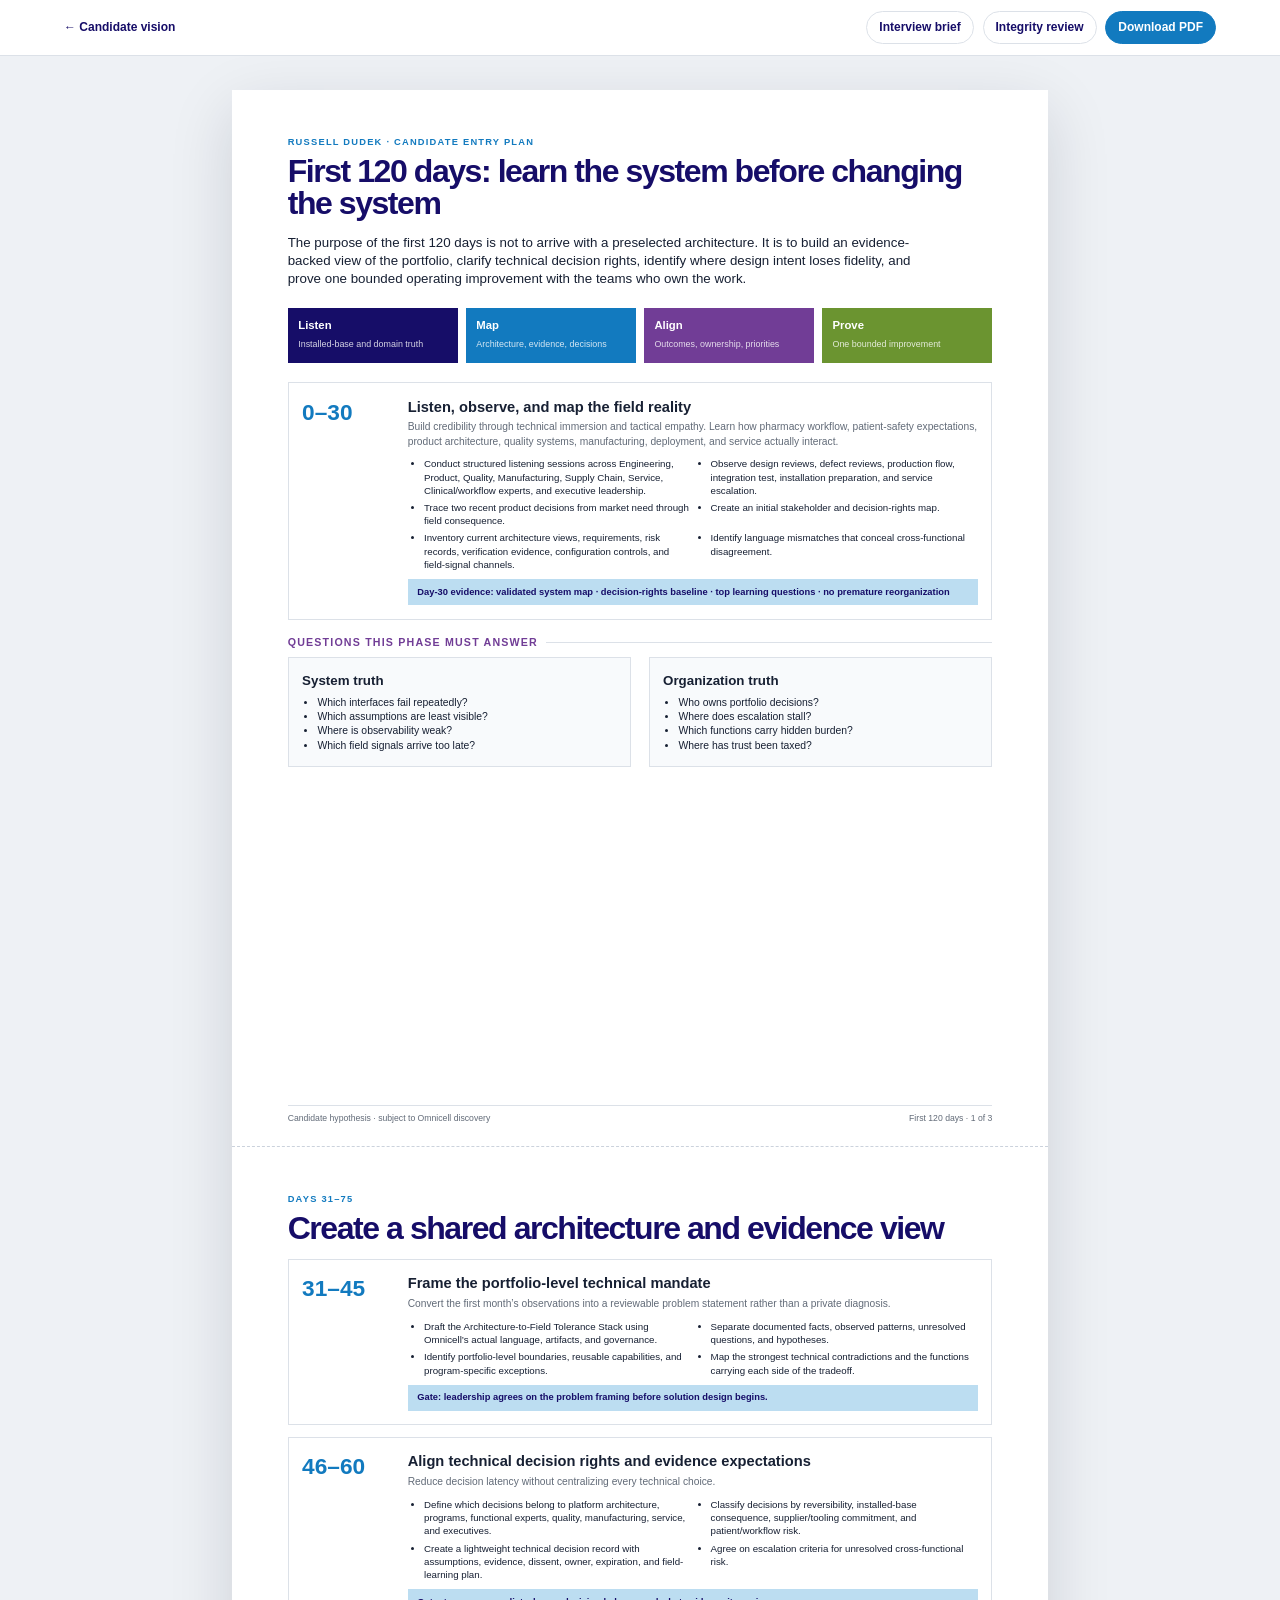
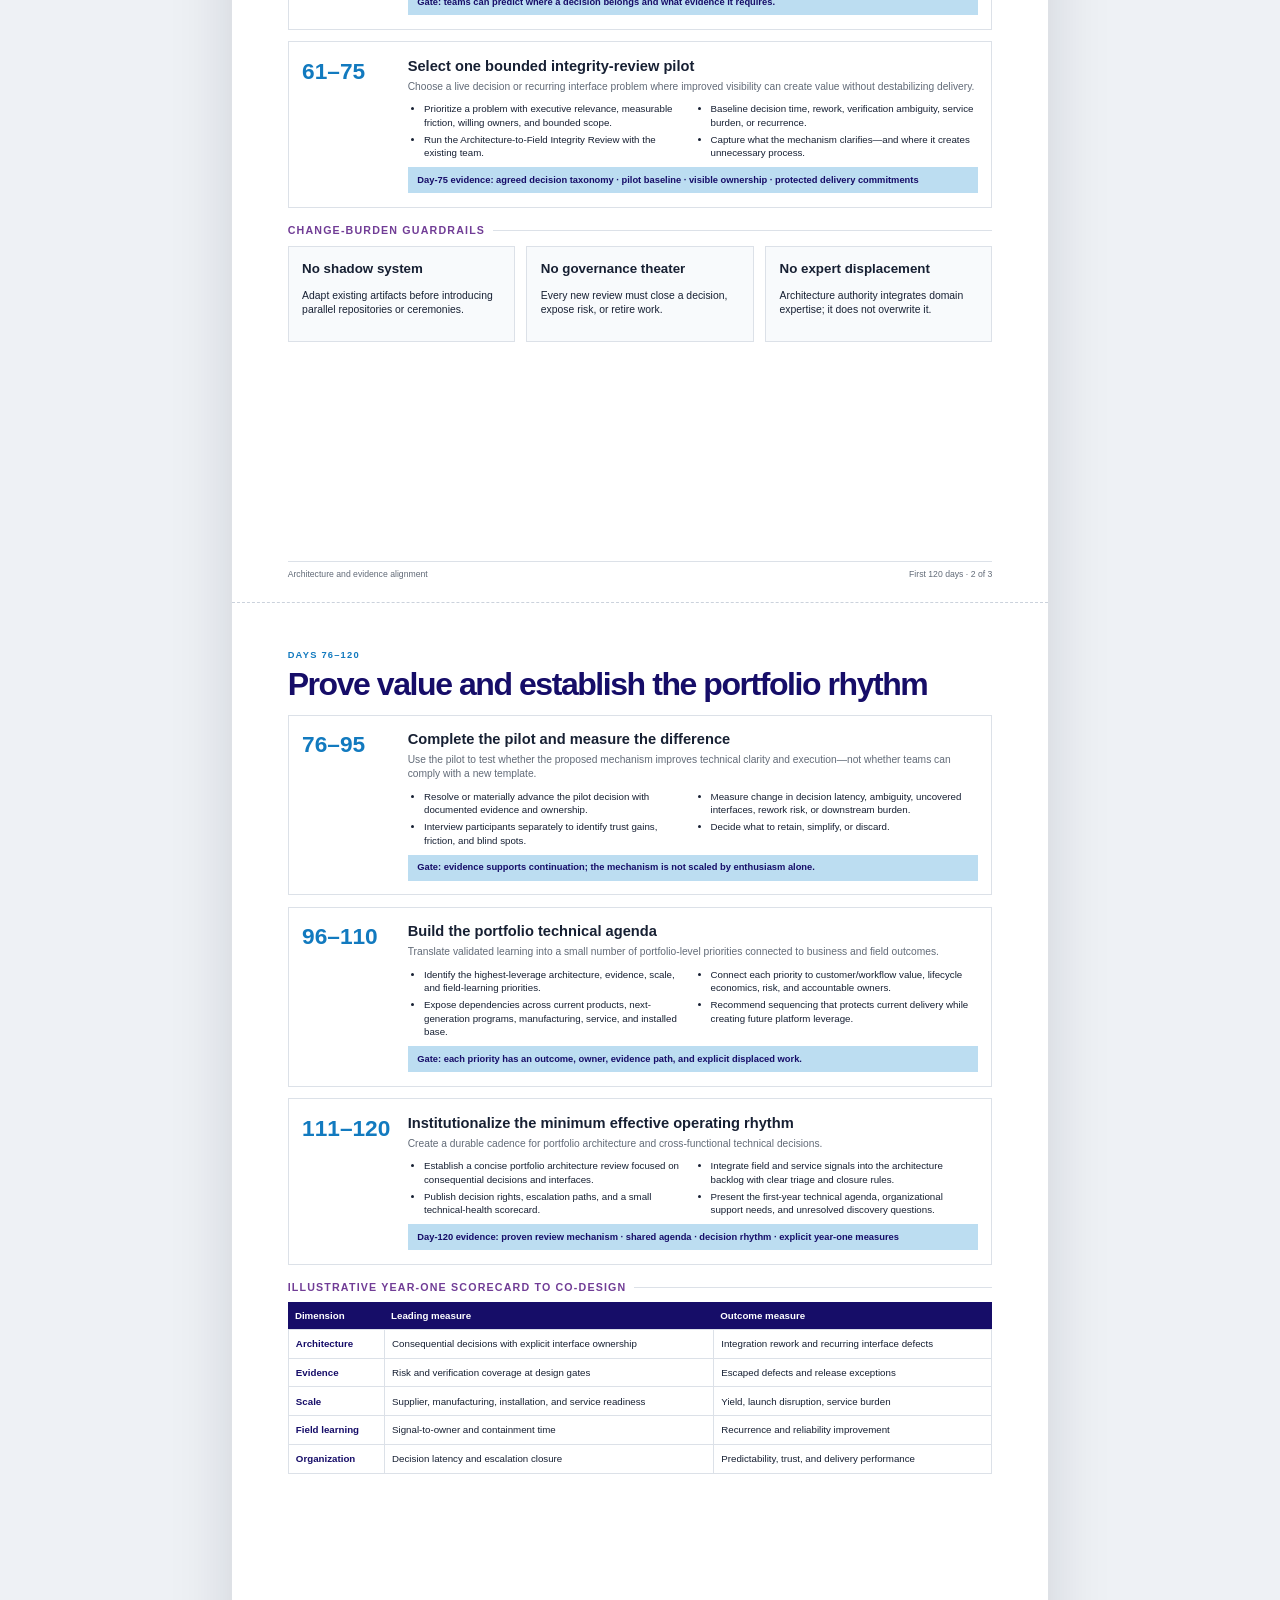
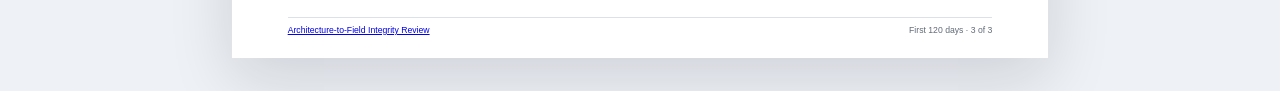
==== 120-day-plan.html @ bd56c003 "Add first 120-day plan route" ====
<!doctype html><html lang="en"><head><meta charset="utf-8"><meta name="viewport" content="width=device-width,initial-scale=1"><title>Russell Dudek | Omnicell First 120 Days</title><meta name="description" content="Candidate first 120-day entry plan for Omnicell's Robotics & Automation engineering leadership role."><link rel="stylesheet" href="brand-tokens.css"><link rel="stylesheet" href="document.css"></head><body><nav class="screen-nav"><a href="index.html">← Candidate vision</a><div><a href="interview-brief.html">Interview brief</a><a href="integrity-review.html">Integrity review</a><a class="primary" href="docs/Russell-Dudek-Omnicell-First-120-Days.pdf">Download PDF</a></div></nav><main class="document"><section class="page"><p class="brief-kicker">Russell Dudek · Candidate entry plan</p><h1 class="brief-title">First 120 days: learn the system before changing the system</h1><p style="font-size:10pt;max-width:6.8in">The purpose of the first 120 days is not to arrive with a preselected architecture. It is to build an evidence-backed view of the portfolio, clarify technical decision rights, identify where design intent loses fidelity, and prove one bounded operating improvement with the teams who own the work.</p><div class="risk-strip" style="margin:.2in 0"><div><strong>Listen</strong><span>Installed-base and domain truth</span></div><div><strong>Map</strong><span>Architecture, evidence, decisions</span></div><div><strong>Align</strong><span>Outcomes, ownership, priorities</span></div><div><strong>Prove</strong><span>One bounded improvement</span></div></div><div class="phase"><div class="phase-number">0–30</div><div><h3>Listen, observe, and map the field reality</h3><p>Build credibility through technical immersion and tactical empathy. Learn how pharmacy workflow, patient-safety expectations, product architecture, quality systems, manufacturing, deployment, and service actually interact.</p><ul><li>Conduct structured listening sessions across Engineering, Product, Quality, Manufacturing, Supply Chain, Service, Clinical/workflow experts, and executive leadership.</li><li>Observe design reviews, defect reviews, production flow, integration test, installation preparation, and service escalation.</li><li>Trace two recent product decisions from market need through field consequence.</li><li>Create an initial stakeholder and decision-rights map.</li><li>Inventory current architecture views, requirements, risk records, verification evidence, configuration controls, and field-signal channels.</li><li>Identify language mismatches that conceal cross-functional disagreement.</li></ul><div class="gate">Day-30 evidence: validated system map · decision-rights baseline · top learning questions · no premature reorganization</div></div></div><h2 class="section-title">Questions this phase must answer</h2><div class="two-col"><div class="brief-card"><h3>System truth</h3><ul><li>Which interfaces fail repeatedly?</li><li>Which assumptions are least visible?</li><li>Where is observability weak?</li><li>Which field signals arrive too late?</li></ul></div><div class="brief-card"><h3>Organization truth</h3><ul><li>Who owns portfolio decisions?</li><li>Where does escalation stall?</li><li>Which functions carry hidden burden?</li><li>Where has trust been taxed?</li></ul></div></div><footer class="doc-footer"><span>Candidate hypothesis · subject to Omnicell discovery</span><span>First 120 days · 1 of 3</span></footer></section><section class="page"><p class="brief-kicker">Days 31–75</p><h1 class="brief-title">Create a shared architecture and evidence view</h1><div class="phase"><div class="phase-number">31–45</div><div><h3>Frame the portfolio-level technical mandate</h3><p>Convert the first month’s observations into a reviewable problem statement rather than a private diagnosis.</p><ul><li>Draft the Architecture-to-Field Tolerance Stack using Omnicell’s actual language, artifacts, and governance.</li><li>Separate documented facts, observed patterns, unresolved questions, and hypotheses.</li><li>Identify portfolio-level boundaries, reusable capabilities, and program-specific exceptions.</li><li>Map the strongest technical contradictions and the functions carrying each side of the tradeoff.</li></ul><div class="gate">Gate: leadership agrees on the problem framing before solution design begins.</div></div></div><div class="phase"><div class="phase-number">46–60</div><div><h3>Align technical decision rights and evidence expectations</h3><p>Reduce decision latency without centralizing every technical choice.</p><ul><li>Define which decisions belong to platform architecture, programs, functional experts, quality, manufacturing, service, and executives.</li><li>Classify decisions by reversibility, installed-base consequence, supplier/tooling commitment, and patient/workflow risk.</li><li>Create a lightweight technical decision record with assumptions, evidence, dissent, owner, expiration, and field-learning plan.</li><li>Agree on escalation criteria for unresolved cross-functional risk.</li></ul><div class="gate">Gate: teams can predict where a decision belongs and what evidence it requires.</div></div></div><div class="phase"><div class="phase-number">61–75</div><div><h3>Select one bounded integrity-review pilot</h3><p>Choose a live decision or recurring interface problem where improved visibility can create value without destabilizing delivery.</p><ul><li>Prioritize a problem with executive relevance, measurable friction, willing owners, and bounded scope.</li><li>Baseline decision time, rework, verification ambiguity, service burden, or recurrence.</li><li>Run the Architecture-to-Field Integrity Review with the existing team.</li><li>Capture what the mechanism clarifies—and where it creates unnecessary process.</li></ul><div class="gate">Day-75 evidence: agreed decision taxonomy · pilot baseline · visible ownership · protected delivery commitments</div></div></div><h2 class="section-title">Change-burden guardrails</h2><div class="three-col"><div class="brief-card"><h3>No shadow system</h3><p>Adapt existing artifacts before introducing parallel repositories or ceremonies.</p></div><div class="brief-card"><h3>No governance theater</h3><p>Every new review must close a decision, expose risk, or retire work.</p></div><div class="brief-card"><h3>No expert displacement</h3><p>Architecture authority integrates domain expertise; it does not overwrite it.</p></div></div><footer class="doc-footer"><span>Architecture and evidence alignment</span><span>First 120 days · 2 of 3</span></footer></section><section class="page"><p class="brief-kicker">Days 76–120</p><h1 class="brief-title">Prove value and establish the portfolio rhythm</h1><div class="phase"><div class="phase-number">76–95</div><div><h3>Complete the pilot and measure the difference</h3><p>Use the pilot to test whether the proposed mechanism improves technical clarity and execution—not whether teams can comply with a new template.</p><ul><li>Resolve or materially advance the pilot decision with documented evidence and ownership.</li><li>Measure change in decision latency, ambiguity, uncovered interfaces, rework risk, or downstream burden.</li><li>Interview participants separately to identify trust gains, friction, and blind spots.</li><li>Decide what to retain, simplify, or discard.</li></ul><div class="gate">Gate: evidence supports continuation; the mechanism is not scaled by enthusiasm alone.</div></div></div><div class="phase"><div class="phase-number">96–110</div><div><h3>Build the portfolio technical agenda</h3><p>Translate validated learning into a small number of portfolio-level priorities connected to business and field outcomes.</p><ul><li>Identify the highest-leverage architecture, evidence, scale, and field-learning priorities.</li><li>Connect each priority to customer/workflow value, lifecycle economics, risk, and accountable owners.</li><li>Expose dependencies across current products, next-generation programs, manufacturing, service, and installed base.</li><li>Recommend sequencing that protects current delivery while creating future platform leverage.</li></ul><div class="gate">Gate: each priority has an outcome, owner, evidence path, and explicit displaced work.</div></div></div><div class="phase"><div class="phase-number">111–120</div><div><h3>Institutionalize the minimum effective operating rhythm</h3><p>Create a durable cadence for portfolio architecture and cross-functional technical decisions.</p><ul><li>Establish a concise portfolio architecture review focused on consequential decisions and interfaces.</li><li>Integrate field and service signals into the architecture backlog with clear triage and closure rules.</li><li>Publish decision rights, escalation paths, and a small technical-health scorecard.</li><li>Present the first-year technical agenda, organizational support needs, and unresolved discovery questions.</li></ul><div class="gate">Day-120 evidence: proven review mechanism · shared agenda · decision rhythm · explicit year-one measures</div></div></div><h2 class="section-title">Illustrative year-one scorecard to co-design</h2><table class="integrity-table"><thead><tr><th>Dimension</th><th>Leading measure</th><th>Outcome measure</th></tr></thead><tbody><tr><td>Architecture</td><td>Consequential decisions with explicit interface ownership</td><td>Integration rework and recurring interface defects</td></tr><tr><td>Evidence</td><td>Risk and verification coverage at design gates</td><td>Escaped defects and release exceptions</td></tr><tr><td>Scale</td><td>Supplier, manufacturing, installation, and service readiness</td><td>Yield, launch disruption, service burden</td></tr><tr><td>Field learning</td><td>Signal-to-owner and containment time</td><td>Recurrence and reliability improvement</td></tr><tr><td>Organization</td><td>Decision latency and escalation closure</td><td>Predictability, trust, and delivery performance</td></tr></tbody></table><footer class="doc-footer"><span><a href="integrity-review.html">Architecture-to-Field Integrity Review</a></span><span>First 120 days · 3 of 3</span></footer></section></main></body></html>
---- brand-tokens.css ----
:root{--brand-deep:#160d68;--brand-blue:#127abf;--brand-light-blue:#bcddf1;--brand-purple:#713d96;--brand-lavender:#b99ac8;--brand-green:#6b9430;--brand-light-green:#8eaf41;--brand-magenta:#a32386;--brand-yellow:#fcd800;--paper:#f7f8fa;--ink:#172033;--muted:#626b78;--line:#dce1e8;--font-sans:"Myriad Pro","Myriad Roman","Segoe UI",Arial,sans-serif}
---- document.css ----
*{box-sizing:border-box}html{background:#eef1f5}body{margin:0;color:var(--ink);font-family:var(--font-sans);font-size:10.2pt;line-height:1.37;background:#eef1f5}.screen-nav{position:sticky;top:0;z-index:20;display:flex;align-items:center;justify-content:space-between;gap:1rem;padding:.7rem clamp(1rem,5vw,4rem);background:rgba(255,255,255,.97);border-bottom:1px solid var(--line);font-size:.75rem}.screen-nav a{color:var(--brand-deep);font-weight:800;text-decoration:none}.screen-nav div{display:flex;gap:.55rem;flex-wrap:wrap;justify-content:flex-end}.screen-nav div a{padding:.45rem .75rem;border:1px solid var(--line);border-radius:999px}.screen-nav div a.primary{background:var(--brand-blue);color:#fff;border-color:var(--brand-blue)}.document{width:8.5in;margin:.35in auto;background:#fff;box-shadow:0 20px 60px rgba(14,22,42,.14)}.page{position:relative;width:8.5in;min-height:11in;padding:.48in .58in .45in;background:#fff;overflow:hidden}.page+.page{border-top:1px dashed #cbd2dc}.doc-header{display:grid;grid-template-columns:1fr auto;gap:.25in;align-items:start;padding-bottom:.15in;border-bottom:2px solid var(--brand-blue)}.doc-header h1{margin:0;color:var(--brand-deep);font-size:25pt;line-height:.95;letter-spacing:-.045em}.doc-header h1 span{display:block;margin-top:.06in;color:var(--brand-blue);font-size:10pt;letter-spacing:.1em;text-transform:uppercase}.contact{text-align:right;color:var(--muted);font-size:7.5pt;line-height:1.55}.contact a{color:var(--brand-deep);text-decoration:none}.positioning{display:grid;grid-template-columns:1fr 2.1in;gap:.2in;margin:.18in 0}.positioning p{margin:0;font-size:9.3pt}.signal-box{padding:.12in .15in;background:var(--brand-deep);color:#fff}.signal-box strong{display:block;font-size:8.2pt}.signal-box span{display:block;margin-top:.04in;color:var(--brand-light-blue);font-size:6.8pt}.section-title{display:flex;align-items:center;gap:.08in;margin:.16in 0 .08in;color:var(--brand-purple);font-size:8pt;font-weight:850;letter-spacing:.11em;text-transform:uppercase}.section-title:after{content:"";height:1px;flex:1;background:var(--line)}.competencies{display:grid;grid-template-columns:repeat(4,1fr);gap:.06in}.competencies span{padding:.055in .07in;border:1px solid var(--line);background:#f7f9fc;color:var(--brand-deep);font-size:6.7pt;font-weight:750;text-align:center}.role{margin-bottom:.13in}.role-head{display:grid;grid-template-columns:1fr auto;gap:.12in;align-items:baseline}.role h2{margin:0;font-size:10.2pt;letter-spacing:-.01em}.role h2 span{color:var(--brand-blue)}.role time{font-size:7.2pt;font-weight:800;color:var(--muted)}.role .scope{margin:.025in 0 .05in;color:var(--muted);font-size:7.2pt;font-style:italic}.role ul{margin:.035in 0 0;padding-left:.16in}.role li{margin:.025in 0;font-size:7.65pt}.proof-grid{display:grid;grid-template-columns:repeat(3,1fr);gap:.08in}.proof-grid div{padding:.1in;border:1px solid var(--line);background:#f7f9fc}.proof-grid strong{display:block;color:var(--brand-deep);font-size:13pt}.proof-grid span{display:block;margin-top:.025in;color:var(--muted);font-size:6.5pt}.education-grid{display:grid;grid-template-columns:1fr 1fr;gap:.08in}.education-grid div{padding:.085in .1in;border-left:3px solid var(--brand-green);background:#f8fafc}.education-grid strong{display:block;font-size:7.5pt}.education-grid span{display:block;color:var(--muted);font-size:6.7pt}.doc-footer{position:absolute;left:.58in;right:.58in;bottom:.22in;display:flex;justify-content:space-between;padding-top:.07in;border-top:1px solid var(--line);color:var(--muted);font-size:6.5pt}.letter-header{display:grid;grid-template-columns:1fr auto;align-items:start;padding-bottom:.16in;border-bottom:2px solid var(--brand-blue)}.letter-header h1{margin:0;color:var(--brand-deep);font-size:22pt;letter-spacing:-.04em}.letter-header p{margin:.04in 0 0;color:var(--brand-blue);font-size:8pt;font-weight:800;letter-spacing:.1em;text-transform:uppercase}.letter-body{font-size:9.4pt;line-height:1.52}.letter-body p{margin:.14in 0}.letter-meta{margin:.18in 0;font-size:8.4pt}.letter-meta strong{display:block}.letter-callout{margin:.16in 0;padding:.13in .16in;border-left:5px solid var(--brand-yellow);background:#f7f8fb;color:var(--brand-deep);font-size:10pt;font-weight:800}.signature{margin-top:.2in}.signature strong{display:block;color:var(--brand-deep);font-size:11pt}.signature span{color:var(--muted);font-size:8pt}.brief-cover{display:grid;grid-template-columns:1fr 2.4in;gap:.35in;align-items:center;min-height:9.8in}.brief-cover h1{margin:0;color:var(--brand-deep);font-size:34pt;line-height:.98;letter-spacing:-.055em}.brief-cover h1 em{display:block;color:var(--brand-purple);font-style:normal}.brief-cover .deck{margin-top:.22in;font-size:12pt;line-height:1.5}.cover-stack{display:grid;gap:.08in}.cover-stack div{padding:.15in .17in;border-radius:.08in;color:#fff}.cover-stack strong{display:block;font-size:10pt}.cover-stack small{font-size:7pt;opacity:.82}.cover-stack div:nth-child(1){background:var(--brand-deep)}.cover-stack div:nth-child(2){background:var(--brand-blue)}.cover-stack div:nth-child(3){background:var(--brand-purple)}.cover-stack div:nth-child(4){background:var(--brand-green)}.cover-stack div:nth-child(5){background:#53616f}.brief-title{margin:0 0 .15in;color:var(--brand-deep);font-size:24pt;line-height:1;letter-spacing:-.045em}.brief-kicker{margin:0 0 .07in;color:var(--brand-blue);font-size:7pt;font-weight:850;letter-spacing:.13em;text-transform:uppercase}.two-col{display:grid;grid-template-columns:1fr 1fr;gap:.18in}.three-col{display:grid;grid-template-columns:repeat(3,1fr);gap:.12in}.brief-card{padding:.14in;border:1px solid var(--line);background:#f8fafc}.brief-card h3{margin:0 0 .06in;font-size:10pt}.brief-card p,.brief-card li{font-size:7.8pt}.brief-card ul{margin:.06in 0 0;padding-left:.16in}.tension-card{padding:.13in;background:var(--brand-deep);color:#fff}.tension-card strong{display:block;font-size:9pt}.tension-card span{display:block;margin:.03in 0;color:var(--brand-yellow);font-size:6.5pt;font-weight:850;text-transform:uppercase}.tension-card p{margin:.08in 0 0;color:rgba(255,255,255,.75);font-size:7.4pt}.question-list{counter-reset:q;margin:0;padding:0;list-style:none}.question-list li{counter-increment:q;position:relative;margin:.08in 0;padding:.1in .12in .1in .42in;border:1px solid var(--line);background:#fff;font-size:8pt}.question-list li:before{content:counter(q,decimal-leading-zero);position:absolute;left:.12in;color:var(--brand-blue);font-weight:850}.phase{display:grid;grid-template-columns:.95in 1fr;gap:.15in;margin:.12in 0;padding:.14in;border:1px solid var(--line)}.phase-number{color:var(--brand-blue);font-size:17pt;font-weight:850}.phase h3{margin:0 0 .04in;font-size:11pt}.phase p{margin:0;color:var(--muted);font-size:7.7pt}.phase ul{display:grid;grid-template-columns:repeat(2,1fr);gap:.04in .2in;margin:.09in 0 0;padding-left:.17in}.phase li{font-size:7.3pt}.gate{margin-top:.08in;padding:.07in .1in;background:var(--brand-light-blue);color:var(--brand-deep);font-size:7pt;font-weight:800}.integrity-table{width:100%;border-collapse:collapse;font-size:7.3pt}.integrity-table th{padding:.07in;text-align:left;background:var(--brand-deep);color:#fff}.integrity-table td{padding:.075in;vertical-align:top;border:1px solid var(--line)}.integrity-table td:first-child{font-weight:800;color:var(--brand-deep)}.decision-record{display:grid;grid-template-columns:1.1in 1fr;gap:.08in .14in;padding:.14in;border:1px solid var(--line);background:#f8fafc}.decision-record dt{font-size:6.7pt;font-weight:850;color:var(--brand-purple);text-transform:uppercase}.decision-record dd{margin:0;font-size:7.6pt}.risk-strip{display:grid;grid-template-columns:repeat(4,1fr);gap:.08in}.risk-strip div{padding:.11in;color:#fff}.risk-strip div:nth-child(1){background:var(--brand-deep)}.risk-strip div:nth-child(2){background:var(--brand-blue)}.risk-strip div:nth-child(3){background:var(--brand-purple)}.risk-strip div:nth-child(4){background:var(--brand-green)}.risk-strip strong{display:block;font-size:8.5pt}.risk-strip span{font-size:6.7pt;opacity:.82}.note{padding:.1in .12in;border-left:4px solid var(--brand-yellow);background:#f8fafc;font-size:7.5pt}.no-break{break-inside:avoid}
@media screen and (max-width:900px){body{font-size:16px}.document{width:auto;margin:0;background:#fff;box-shadow:none}.page{width:auto;min-height:auto;padding:2rem 1.25rem;overflow:visible}.page+.page{border-top:8px solid #eef1f5}.doc-header,.letter-header,.brief-cover{grid-template-columns:1fr}.contact{text-align:left}.positioning,.two-col,.three-col,.proof-grid,.education-grid,.risk-strip{grid-template-columns:1fr}.competencies{grid-template-columns:repeat(2,1fr)}.phase{grid-template-columns:1fr}.phase ul{grid-template-columns:1fr}.doc-footer{position:static;margin-top:2rem}.brief-cover{min-height:auto}.integrity-table{display:block;overflow-x:auto}.screen-nav{align-items:flex-start;flex-direction:column}.screen-nav div{justify-content:flex-start}}
@page{size:Letter;margin:0}@media print{html,body{background:#fff}.screen-nav{display:none}.document{width:auto;margin:0;box-shadow:none}.page{break-after:page}.page:last-child{break-after:auto}.page+.page{border-top:none}a{color:inherit;text-decoration:none}}
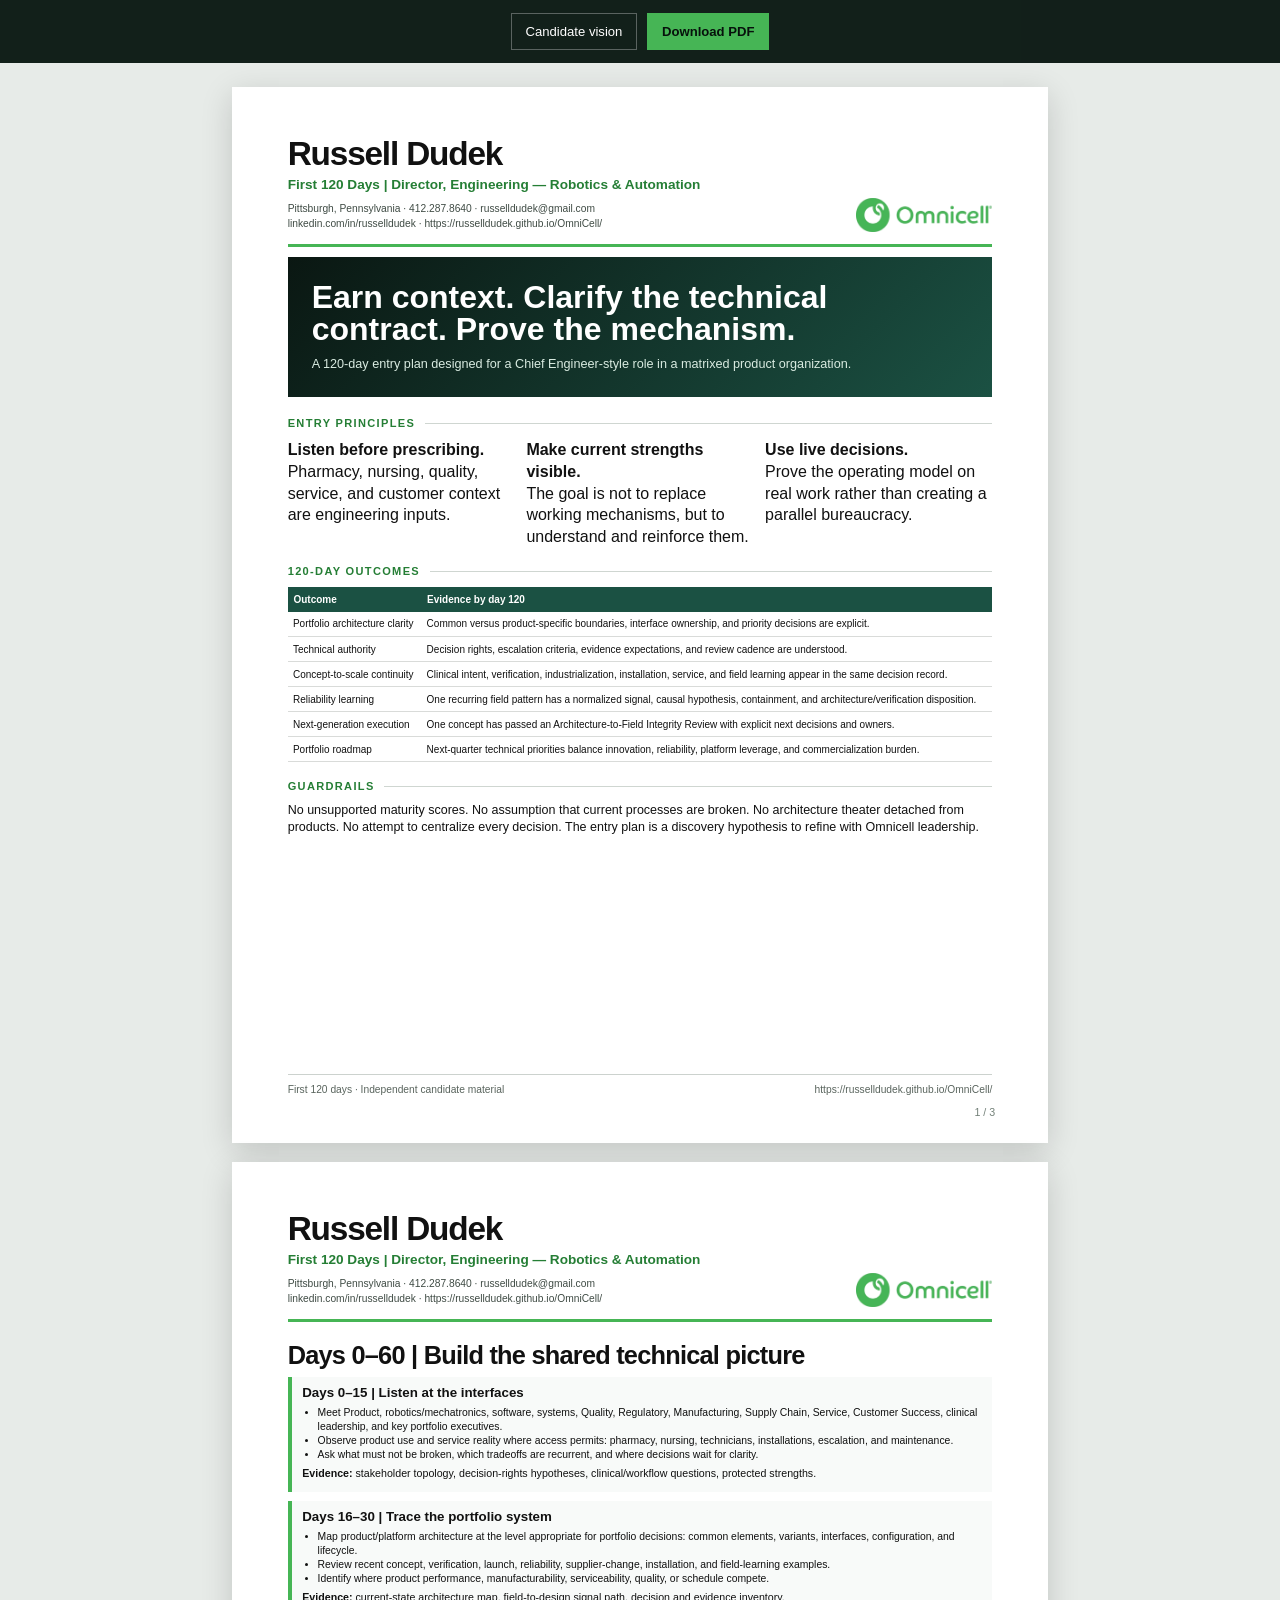
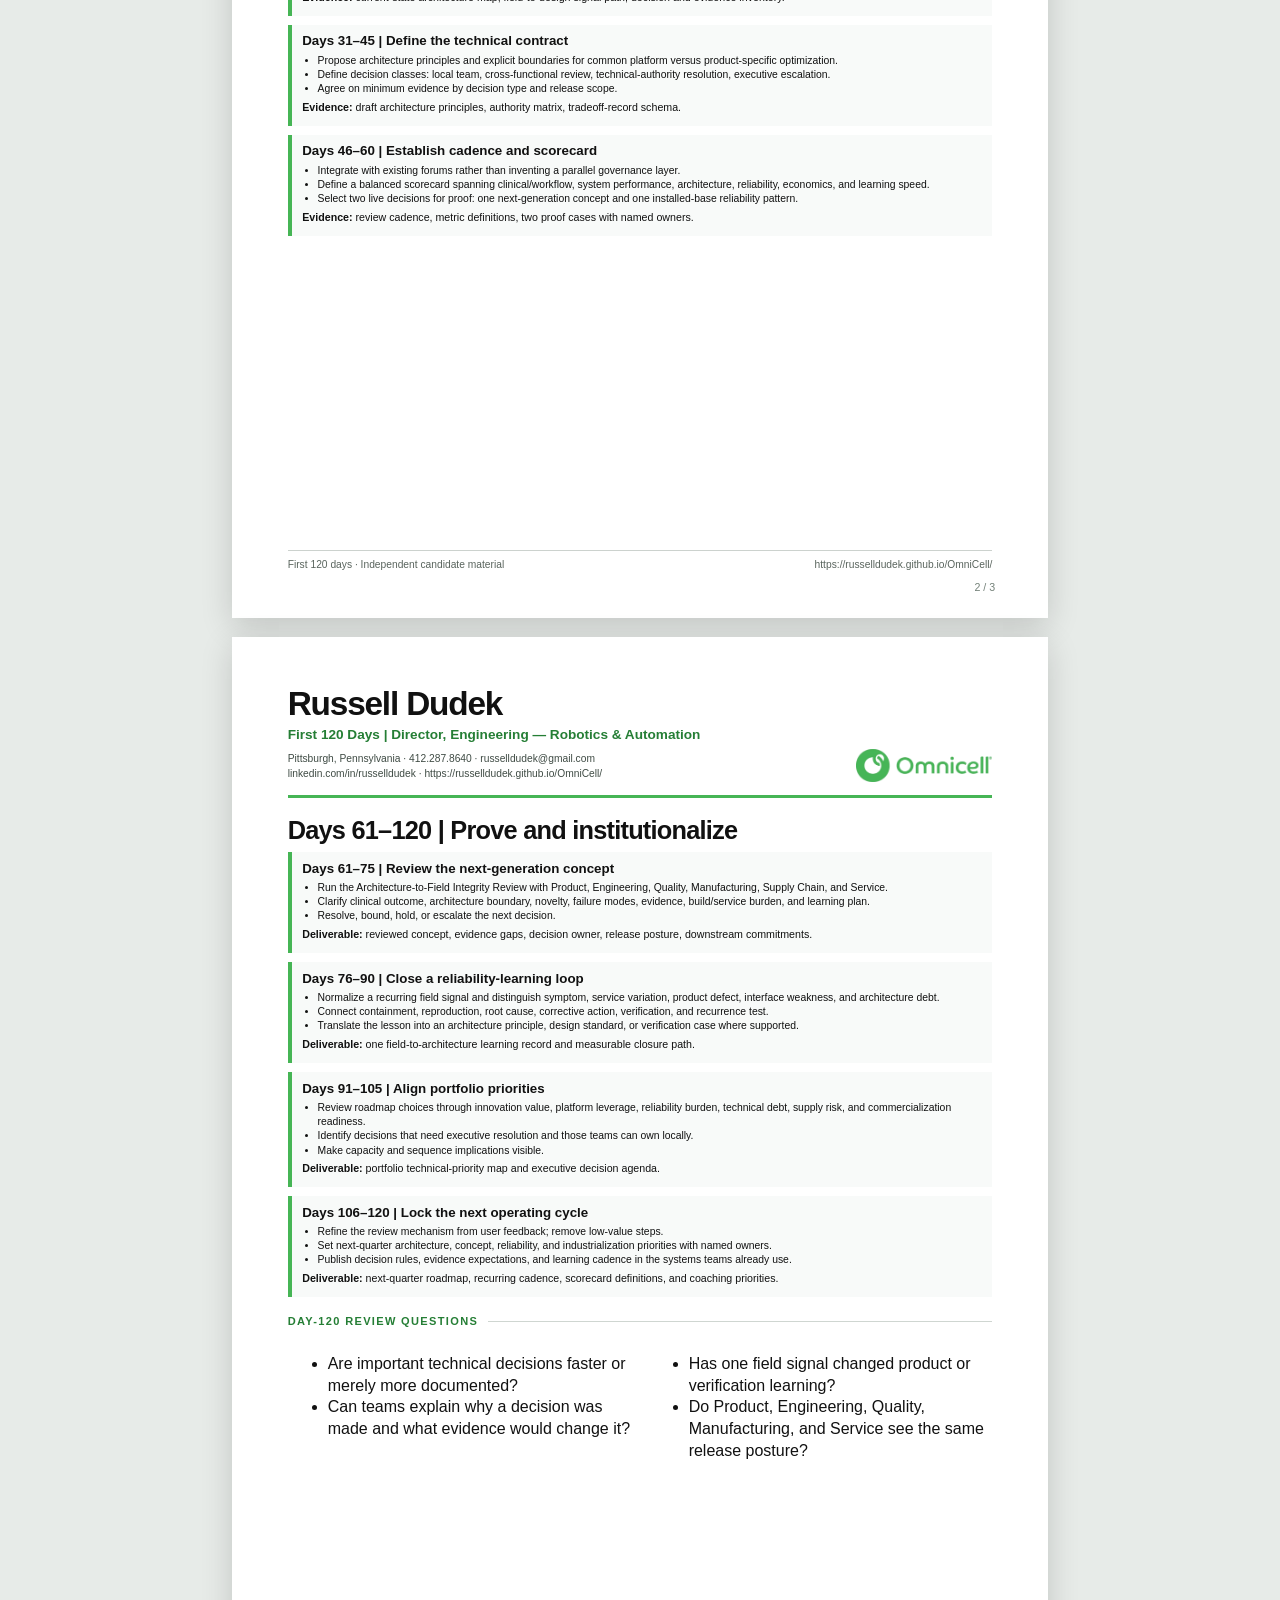
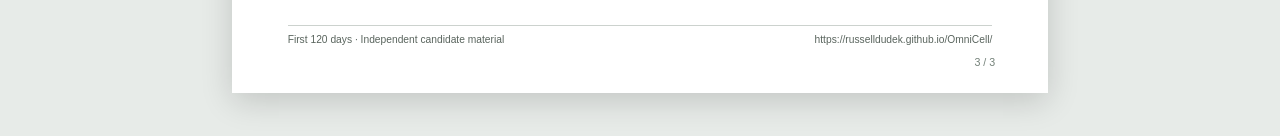
==== commit ac06a850: "Publish corrected first 120 days" ====
--- a/120-day-plan.html
+++ b/120-day-plan.html
@@ -1 +1 @@
-<!doctype html><html lang="en"><head><meta charset="utf-8"><meta name="viewport" content="width=device-width,initial-scale=1"><title>Russell Dudek | Omnicell First 120 Days</title><meta name="description" content="Candidate first 120-day entry plan for Omnicell's Robotics & Automation engineering leadership role."><link rel="stylesheet" href="brand-tokens.css"><link rel="stylesheet" href="document.css"></head><body><nav class="screen-nav"><a href="index.html">← Candidate vision</a><div><a href="interview-brief.html">Interview brief</a><a href="integrity-review.html">Integrity review</a><a class="primary" href="docs/Russell-Dudek-Omnicell-First-120-Days.pdf">Download PDF</a></div></nav><main class="document"><section class="page"><p class="brief-kicker">Russell Dudek · Candidate entry plan</p><h1 class="brief-title">First 120 days: learn the system before changing the system</h1><p style="font-size:10pt;max-width:6.8in">The purpose of the first 120 days is not to arrive with a preselected architecture. It is to build an evidence-backed view of the portfolio, clarify technical decision rights, identify where design intent loses fidelity, and prove one bounded operating improvement with the teams who own the work.</p><div class="risk-strip" style="margin:.2in 0"><div><strong>Listen</strong><span>Installed-base and domain truth</span></div><div><strong>Map</strong><span>Architecture, evidence, decisions</span></div><div><strong>Align</strong><span>Outcomes, ownership, priorities</span></div><div><strong>Prove</strong><span>One bounded improvement</span></div></div><div class="phase"><div class="phase-number">0–30</div><div><h3>Listen, observe, and map the field reality</h3><p>Build credibility through technical immersion and tactical empathy. Learn how pharmacy workflow, patient-safety expectations, product architecture, quality systems, manufacturing, deployment, and service actually interact.</p><ul><li>Conduct structured listening sessions across Engineering, Product, Quality, Manufacturing, Supply Chain, Service, Clinical/workflow experts, and executive leadership.</li><li>Observe design reviews, defect reviews, production flow, integration test, installation preparation, and service escalation.</li><li>Trace two recent product decisions from market need through field consequence.</li><li>Create an initial stakeholder and decision-rights map.</li><li>Inventory current architecture views, requirements, risk records, verification evidence, configuration controls, and field-signal channels.</li><li>Identify language mismatches that conceal cross-functional disagreement.</li></ul><div class="gate">Day-30 evidence: validated system map · decision-rights baseline · top learning questions · no premature reorganization</div></div></div><h2 class="section-title">Questions this phase must answer</h2><div class="two-col"><div class="brief-card"><h3>System truth</h3><ul><li>Which interfaces fail repeatedly?</li><li>Which assumptions are least visible?</li><li>Where is observability weak?</li><li>Which field signals arrive too late?</li></ul></div><div class="brief-card"><h3>Organization truth</h3><ul><li>Who owns portfolio decisions?</li><li>Where does escalation stall?</li><li>Which functions carry hidden burden?</li><li>Where has trust been taxed?</li></ul></div></div><footer class="doc-footer"><span>Candidate hypothesis · subject to Omnicell discovery</span><span>First 120 days · 1 of 3</span></footer></section><section class="page"><p class="brief-kicker">Days 31–75</p><h1 class="brief-title">Create a shared architecture and evidence view</h1><div class="phase"><div class="phase-number">31–45</div><div><h3>Frame the portfolio-level technical mandate</h3><p>Convert the first month’s observations into a reviewable problem statement rather than a private diagnosis.</p><ul><li>Draft the Architecture-to-Field Tolerance Stack using Omnicell’s actual language, artifacts, and governance.</li><li>Separate documented facts, observed patterns, unresolved questions, and hypotheses.</li><li>Identify portfolio-level boundaries, reusable capabilities, and program-specific exceptions.</li><li>Map the strongest technical contradictions and the functions carrying each side of the tradeoff.</li></ul><div class="gate">Gate: leadership agrees on the problem framing before solution design begins.</div></div></div><div class="phase"><div class="phase-number">46–60</div><div><h3>Align technical decision rights and evidence expectations</h3><p>Reduce decision latency without centralizing every technical choice.</p><ul><li>Define which decisions belong to platform architecture, programs, functional experts, quality, manufacturing, service, and executives.</li><li>Classify decisions by reversibility, installed-base consequence, supplier/tooling commitment, and patient/workflow risk.</li><li>Create a lightweight technical decision record with assumptions, evidence, dissent, owner, expiration, and field-learning plan.</li><li>Agree on escalation criteria for unresolved cross-functional risk.</li></ul><div class="gate">Gate: teams can predict where a decision belongs and what evidence it requires.</div></div></div><div class="phase"><div class="phase-number">61–75</div><div><h3>Select one bounded integrity-review pilot</h3><p>Choose a live decision or recurring interface problem where improved visibility can create value without destabilizing delivery.</p><ul><li>Prioritize a problem with executive relevance, measurable friction, willing owners, and bounded scope.</li><li>Baseline decision time, rework, verification ambiguity, service burden, or recurrence.</li><li>Run the Architecture-to-Field Integrity Review with the existing team.</li><li>Capture what the mechanism clarifies—and where it creates unnecessary process.</li></ul><div class="gate">Day-75 evidence: agreed decision taxonomy · pilot baseline · visible ownership · protected delivery commitments</div></div></div><h2 class="section-title">Change-burden guardrails</h2><div class="three-col"><div class="brief-card"><h3>No shadow system</h3><p>Adapt existing artifacts before introducing parallel repositories or ceremonies.</p></div><div class="brief-card"><h3>No governance theater</h3><p>Every new review must close a decision, expose risk, or retire work.</p></div><div class="brief-card"><h3>No expert displacement</h3><p>Architecture authority integrates domain expertise; it does not overwrite it.</p></div></div><footer class="doc-footer"><span>Architecture and evidence alignment</span><span>First 120 days · 2 of 3</span></footer></section><section class="page"><p class="brief-kicker">Days 76–120</p><h1 class="brief-title">Prove value and establish the portfolio rhythm</h1><div class="phase"><div class="phase-number">76–95</div><div><h3>Complete the pilot and measure the difference</h3><p>Use the pilot to test whether the proposed mechanism improves technical clarity and execution—not whether teams can comply with a new template.</p><ul><li>Resolve or materially advance the pilot decision with documented evidence and ownership.</li><li>Measure change in decision latency, ambiguity, uncovered interfaces, rework risk, or downstream burden.</li><li>Interview participants separately to identify trust gains, friction, and blind spots.</li><li>Decide what to retain, simplify, or discard.</li></ul><div class="gate">Gate: evidence supports continuation; the mechanism is not scaled by enthusiasm alone.</div></div></div><div class="phase"><div class="phase-number">96–110</div><div><h3>Build the portfolio technical agenda</h3><p>Translate validated learning into a small number of portfolio-level priorities connected to business and field outcomes.</p><ul><li>Identify the highest-leverage architecture, evidence, scale, and field-learning priorities.</li><li>Connect each priority to customer/workflow value, lifecycle economics, risk, and accountable owners.</li><li>Expose dependencies across current products, next-generation programs, manufacturing, service, and installed base.</li><li>Recommend sequencing that protects current delivery while creating future platform leverage.</li></ul><div class="gate">Gate: each priority has an outcome, owner, evidence path, and explicit displaced work.</div></div></div><div class="phase"><div class="phase-number">111–120</div><div><h3>Institutionalize the minimum effective operating rhythm</h3><p>Create a durable cadence for portfolio architecture and cross-functional technical decisions.</p><ul><li>Establish a concise portfolio architecture review focused on consequential decisions and interfaces.</li><li>Integrate field and service signals into the architecture backlog with clear triage and closure rules.</li><li>Publish decision rights, escalation paths, and a small technical-health scorecard.</li><li>Present the first-year technical agenda, organizational support needs, and unresolved discovery questions.</li></ul><div class="gate">Day-120 evidence: proven review mechanism · shared agenda · decision rhythm · explicit year-one measures</div></div></div><h2 class="section-title">Illustrative year-one scorecard to co-design</h2><table class="integrity-table"><thead><tr><th>Dimension</th><th>Leading measure</th><th>Outcome measure</th></tr></thead><tbody><tr><td>Architecture</td><td>Consequential decisions with explicit interface ownership</td><td>Integration rework and recurring interface defects</td></tr><tr><td>Evidence</td><td>Risk and verification coverage at design gates</td><td>Escaped defects and release exceptions</td></tr><tr><td>Scale</td><td>Supplier, manufacturing, installation, and service readiness</td><td>Yield, launch disruption, service burden</td></tr><tr><td>Field learning</td><td>Signal-to-owner and containment time</td><td>Recurrence and reliability improvement</td></tr><tr><td>Organization</td><td>Decision latency and escalation closure</td><td>Predictability, trust, and delivery performance</td></tr></tbody></table><footer class="doc-footer"><span><a href="integrity-review.html">Architecture-to-Field Integrity Review</a></span><span>First 120 days · 3 of 3</span></footer></section></main></body></html>
+<!doctype html><html lang="en"><head><meta charset="utf-8"><meta name="viewport" content="width=device-width,initial-scale=1"><title>Russell Dudek — Omnicell First 120 Days</title><link rel="stylesheet" href="document.css"></head><body><nav class="doc-actions" aria-label="Document actions"><a href="index.html">Candidate vision</a><a class="primary" href="docs/Russell-Dudek-Omnicell-First-120-Days.pdf" download>Download PDF</a></nav><main class="document"><section class="doc-page" data-page="1 / 3"><div class="doc-content"><header class="doc-header"><div><h1>Russell Dudek</h1><div class="identity-line">First 120 Days | Director, Engineering — Robotics & Automation</div><div class="contact-line">Pittsburgh, Pennsylvania · <a href="tel:+14122878640">412.287.8640</a> · <a href="mailto:russelldudek@gmail.com">russelldudek@gmail.com</a><br><a href="https://www.linkedin.com/in/russelldudek">linkedin.com/in/russelldudek</a> · <a href="https://russelldudek.github.io/OmniCell/">https://russelldudek.github.io/OmniCell/</a></div></div><img class="doc-logo" src="assets/brand/omnicell-logo.svg" alt="Omnicell"></header><div class="brief-hero"><h2>Earn context. Clarify the technical contract. Prove the mechanism.</h2><p>A 120-day entry plan designed for a Chief Engineer-style role in a matrixed product organization.</p></div><div class="rule-title">Entry principles</div><div class="three-col"><div class="callout"><strong>Listen before prescribing.</strong><br>Pharmacy, nursing, quality, service, and customer context are engineering inputs.</div><div class="callout"><strong>Make current strengths visible.</strong><br>The goal is not to replace working mechanisms, but to understand and reinforce them.</div><div class="callout"><strong>Use live decisions.</strong><br>Prove the operating model on real work rather than creating a parallel bureaucracy.</div></div><div class="rule-title">120-day outcomes</div><table class="matrix"><thead><tr><th>Outcome</th><th>Evidence by day 120</th></tr></thead><tbody><tr><td>Portfolio architecture clarity</td><td>Common versus product-specific boundaries, interface ownership, and priority decisions are explicit.</td></tr><tr><td>Technical authority</td><td>Decision rights, escalation criteria, evidence expectations, and review cadence are understood.</td></tr><tr><td>Concept-to-scale continuity</td><td>Clinical intent, verification, industrialization, installation, service, and field learning appear in the same decision record.</td></tr><tr><td>Reliability learning</td><td>One recurring field pattern has a normalized signal, causal hypothesis, containment, and architecture/verification disposition.</td></tr><tr><td>Next-generation execution</td><td>One concept has passed an Architecture-to-Field Integrity Review with explicit next decisions and owners.</td></tr><tr><td>Portfolio roadmap</td><td>Next-quarter technical priorities balance innovation, reliability, platform leverage, and commercialization burden.</td></tr></tbody></table><div class="rule-title">Guardrails</div><p class="summary">No unsupported maturity scores. No assumption that current processes are broken. No architecture theater detached from products. No attempt to centralize every decision. The entry plan is a discovery hypothesis to refine with Omnicell leadership.</p></div><footer class="doc-footer"><span>First 120 days · Independent candidate material</span><span><a href="https://russelldudek.github.io/OmniCell/">https://russelldudek.github.io/OmniCell/</a></span></footer></section><section class="doc-page" data-page="2 / 3"><div class="doc-content"><header class="doc-header"><div><h1>Russell Dudek</h1><div class="identity-line">First 120 Days | Director, Engineering — Robotics & Automation</div><div class="contact-line">Pittsburgh, Pennsylvania · <a href="tel:+14122878640">412.287.8640</a> · <a href="mailto:russelldudek@gmail.com">russelldudek@gmail.com</a><br><a href="https://www.linkedin.com/in/russelldudek">linkedin.com/in/russelldudek</a> · <a href="https://russelldudek.github.io/OmniCell/">https://russelldudek.github.io/OmniCell/</a></div></div><img class="doc-logo" src="assets/brand/omnicell-logo.svg" alt="Omnicell"></header><h2 class="doc-title">Days 0–60 | Build the shared technical picture</h2><div class="phase"><h3>Days 0–15 | Listen at the interfaces</h3><ul><li>Meet Product, robotics/mechatronics, software, systems, Quality, Regulatory, Manufacturing, Supply Chain, Service, Customer Success, clinical leadership, and key portfolio executives.</li><li>Observe product use and service reality where access permits: pharmacy, nursing, technicians, installations, escalation, and maintenance.</li><li>Ask what must not be broken, which tradeoffs are recurrent, and where decisions wait for clarity.</li></ul><p><strong>Evidence:</strong> stakeholder topology, decision-rights hypotheses, clinical/workflow questions, protected strengths.</p></div><div class="phase"><h3>Days 16–30 | Trace the portfolio system</h3><ul><li>Map product/platform architecture at the level appropriate for portfolio decisions: common elements, variants, interfaces, configuration, and lifecycle.</li><li>Review recent concept, verification, launch, reliability, supplier-change, installation, and field-learning examples.</li><li>Identify where product performance, manufacturability, serviceability, quality, or schedule compete.</li></ul><p><strong>Evidence:</strong> current-state architecture map, field-to-design signal path, decision and evidence inventory.</p></div><div class="phase"><h3>Days 31–45 | Define the technical contract</h3><ul><li>Propose architecture principles and explicit boundaries for common platform versus product-specific optimization.</li><li>Define decision classes: local team, cross-functional review, technical-authority resolution, executive escalation.</li><li>Agree on minimum evidence by decision type and release scope.</li></ul><p><strong>Evidence:</strong> draft architecture principles, authority matrix, tradeoff-record schema.</p></div><div class="phase"><h3>Days 46–60 | Establish cadence and scorecard</h3><ul><li>Integrate with existing forums rather than inventing a parallel governance layer.</li><li>Define a balanced scorecard spanning clinical/workflow, system performance, architecture, reliability, economics, and learning speed.</li><li>Select two live decisions for proof: one next-generation concept and one installed-base reliability pattern.</li></ul><p><strong>Evidence:</strong> review cadence, metric definitions, two proof cases with named owners.</p></div></div><footer class="doc-footer"><span>First 120 days · Independent candidate material</span><span><a href="https://russelldudek.github.io/OmniCell/">https://russelldudek.github.io/OmniCell/</a></span></footer></section><section class="doc-page" data-page="3 / 3"><div class="doc-content"><header class="doc-header"><div><h1>Russell Dudek</h1><div class="identity-line">First 120 Days | Director, Engineering — Robotics & Automation</div><div class="contact-line">Pittsburgh, Pennsylvania · <a href="tel:+14122878640">412.287.8640</a> · <a href="mailto:russelldudek@gmail.com">russelldudek@gmail.com</a><br><a href="https://www.linkedin.com/in/russelldudek">linkedin.com/in/russelldudek</a> · <a href="https://russelldudek.github.io/OmniCell/">https://russelldudek.github.io/OmniCell/</a></div></div><img class="doc-logo" src="assets/brand/omnicell-logo.svg" alt="Omnicell"></header><h2 class="doc-title">Days 61–120 | Prove and institutionalize</h2><div class="phase"><h3>Days 61–75 | Review the next-generation concept</h3><ul><li>Run the Architecture-to-Field Integrity Review with Product, Engineering, Quality, Manufacturing, Supply Chain, and Service.</li><li>Clarify clinical outcome, architecture boundary, novelty, failure modes, evidence, build/service burden, and learning plan.</li><li>Resolve, bound, hold, or escalate the next decision.</li></ul><p><strong>Deliverable:</strong> reviewed concept, evidence gaps, decision owner, release posture, downstream commitments.</p></div><div class="phase"><h3>Days 76–90 | Close a reliability-learning loop</h3><ul><li>Normalize a recurring field signal and distinguish symptom, service variation, product defect, interface weakness, and architecture debt.</li><li>Connect containment, reproduction, root cause, corrective action, verification, and recurrence test.</li><li>Translate the lesson into an architecture principle, design standard, or verification case where supported.</li></ul><p><strong>Deliverable:</strong> one field-to-architecture learning record and measurable closure path.</p></div><div class="phase"><h3>Days 91–105 | Align portfolio priorities</h3><ul><li>Review roadmap choices through innovation value, platform leverage, reliability burden, technical debt, supply risk, and commercialization readiness.</li><li>Identify decisions that need executive resolution and those teams can own locally.</li><li>Make capacity and sequence implications visible.</li></ul><p><strong>Deliverable:</strong> portfolio technical-priority map and executive decision agenda.</p></div><div class="phase"><h3>Days 106–120 | Lock the next operating cycle</h3><ul><li>Refine the review mechanism from user feedback; remove low-value steps.</li><li>Set next-quarter architecture, concept, reliability, and industrialization priorities with named owners.</li><li>Publish decision rules, evidence expectations, and learning cadence in the systems teams already use.</li></ul><p><strong>Deliverable:</strong> next-quarter roadmap, recurring cadence, scorecard definitions, and coaching priorities.</p></div><div class="rule-title">Day-120 review questions</div><div class="two-col"><div class="mini"><ul><li>Are important technical decisions faster or merely more documented?</li><li>Can teams explain why a decision was made and what evidence would change it?</li></ul></div><div class="mini"><ul><li>Has one field signal changed product or verification learning?</li><li>Do Product, Engineering, Quality, Manufacturing, and Service see the same release posture?</li></ul></div></div></div><footer class="doc-footer"><span>First 120 days · Independent candidate material</span><span><a href="https://russelldudek.github.io/OmniCell/">https://russelldudek.github.io/OmniCell/</a></span></footer></section></main></body></html>
--- a/document.css
+++ b/document.css
@@ -1,3 +1,2 @@
-*{box-sizing:border-box}html{background:#eef1f5}body{margin:0;color:var(--ink);font-family:var(--font-sans);font-size:10.2pt;line-height:1.37;background:#eef1f5}.screen-nav{position:sticky;top:0;z-index:20;display:flex;align-items:center;justify-content:space-between;gap:1rem;padding:.7rem clamp(1rem,5vw,4rem);background:rgba(255,255,255,.97);border-bottom:1px solid var(--line);font-size:.75rem}.screen-nav a{color:var(--brand-deep);font-weight:800;text-decoration:none}.screen-nav div{display:flex;gap:.55rem;flex-wrap:wrap;justify-content:flex-end}.screen-nav div a{padding:.45rem .75rem;border:1px solid var(--line);border-radius:999px}.screen-nav div a.primary{background:var(--brand-blue);color:#fff;border-color:var(--brand-blue)}.document{width:8.5in;margin:.35in auto;background:#fff;box-shadow:0 20px 60px rgba(14,22,42,.14)}.page{position:relative;width:8.5in;min-height:11in;padding:.48in .58in .45in;background:#fff;overflow:hidden}.page+.page{border-top:1px dashed #cbd2dc}.doc-header{display:grid;grid-template-columns:1fr auto;gap:.25in;align-items:start;padding-bottom:.15in;border-bottom:2px solid var(--brand-blue)}.doc-header h1{margin:0;color:var(--brand-deep);font-size:25pt;line-height:.95;letter-spacing:-.045em}.doc-header h1 span{display:block;margin-top:.06in;color:var(--brand-blue);font-size:10pt;letter-spacing:.1em;text-transform:uppercase}.contact{text-align:right;color:var(--muted);font-size:7.5pt;line-height:1.55}.contact a{color:var(--brand-deep);text-decoration:none}.positioning{display:grid;grid-template-columns:1fr 2.1in;gap:.2in;margin:.18in 0}.positioning p{margin:0;font-size:9.3pt}.signal-box{padding:.12in .15in;background:var(--brand-deep);color:#fff}.signal-box strong{display:block;font-size:8.2pt}.signal-box span{display:block;margin-top:.04in;color:var(--brand-light-blue);font-size:6.8pt}.section-title{display:flex;align-items:center;gap:.08in;margin:.16in 0 .08in;color:var(--brand-purple);font-size:8pt;font-weight:850;letter-spacing:.11em;text-transform:uppercase}.section-title:after{content:"";height:1px;flex:1;background:var(--line)}.competencies{display:grid;grid-template-columns:repeat(4,1fr);gap:.06in}.competencies span{padding:.055in .07in;border:1px solid var(--line);background:#f7f9fc;color:var(--brand-deep);font-size:6.7pt;font-weight:750;text-align:center}.role{margin-bottom:.13in}.role-head{display:grid;grid-template-columns:1fr auto;gap:.12in;align-items:baseline}.role h2{margin:0;font-size:10.2pt;letter-spacing:-.01em}.role h2 span{color:var(--brand-blue)}.role time{font-size:7.2pt;font-weight:800;color:var(--muted)}.role .scope{margin:.025in 0 .05in;color:var(--muted);font-size:7.2pt;font-style:italic}.role ul{margin:.035in 0 0;padding-left:.16in}.role li{margin:.025in 0;font-size:7.65pt}.proof-grid{display:grid;grid-template-columns:repeat(3,1fr);gap:.08in}.proof-grid div{padding:.1in;border:1px solid var(--line);background:#f7f9fc}.proof-grid strong{display:block;color:var(--brand-deep);font-size:13pt}.proof-grid span{display:block;margin-top:.025in;color:var(--muted);font-size:6.5pt}.education-grid{display:grid;grid-template-columns:1fr 1fr;gap:.08in}.education-grid div{padding:.085in .1in;border-left:3px solid var(--brand-green);background:#f8fafc}.education-grid strong{display:block;font-size:7.5pt}.education-grid span{display:block;color:var(--muted);font-size:6.7pt}.doc-footer{position:absolute;left:.58in;right:.58in;bottom:.22in;display:flex;justify-content:space-between;padding-top:.07in;border-top:1px solid var(--line);color:var(--muted);font-size:6.5pt}.letter-header{display:grid;grid-template-columns:1fr auto;align-items:start;padding-bottom:.16in;border-bottom:2px solid var(--brand-blue)}.letter-header h1{margin:0;color:var(--brand-deep);font-size:22pt;letter-spacing:-.04em}.letter-header p{margin:.04in 0 0;color:var(--brand-blue);font-size:8pt;font-weight:800;letter-spacing:.1em;text-transform:uppercase}.letter-body{font-size:9.4pt;line-height:1.52}.letter-body p{margin:.14in 0}.letter-meta{margin:.18in 0;font-size:8.4pt}.letter-meta strong{display:block}.letter-callout{margin:.16in 0;padding:.13in .16in;border-left:5px solid var(--brand-yellow);background:#f7f8fb;color:var(--brand-deep);font-size:10pt;font-weight:800}.signature{margin-top:.2in}.signature strong{display:block;color:var(--brand-deep);font-size:11pt}.signature span{color:var(--muted);font-size:8pt}.brief-cover{display:grid;grid-template-columns:1fr 2.4in;gap:.35in;align-items:center;min-height:9.8in}.brief-cover h1{margin:0;color:var(--brand-deep);font-size:34pt;line-height:.98;letter-spacing:-.055em}.brief-cover h1 em{display:block;color:var(--brand-purple);font-style:normal}.brief-cover .deck{margin-top:.22in;font-size:12pt;line-height:1.5}.cover-stack{display:grid;gap:.08in}.cover-stack div{padding:.15in .17in;border-radius:.08in;color:#fff}.cover-stack strong{display:block;font-size:10pt}.cover-stack small{font-size:7pt;opacity:.82}.cover-stack div:nth-child(1){background:var(--brand-deep)}.cover-stack div:nth-child(2){background:var(--brand-blue)}.cover-stack div:nth-child(3){background:var(--brand-purple)}.cover-stack div:nth-child(4){background:var(--brand-green)}.cover-stack div:nth-child(5){background:#53616f}.brief-title{margin:0 0 .15in;color:var(--brand-deep);font-size:24pt;line-height:1;letter-spacing:-.045em}.brief-kicker{margin:0 0 .07in;color:var(--brand-blue);font-size:7pt;font-weight:850;letter-spacing:.13em;text-transform:uppercase}.two-col{display:grid;grid-template-columns:1fr 1fr;gap:.18in}.three-col{display:grid;grid-template-columns:repeat(3,1fr);gap:.12in}.brief-card{padding:.14in;border:1px solid var(--line);background:#f8fafc}.brief-card h3{margin:0 0 .06in;font-size:10pt}.brief-card p,.brief-card li{font-size:7.8pt}.brief-card ul{margin:.06in 0 0;padding-left:.16in}.tension-card{padding:.13in;background:var(--brand-deep);color:#fff}.tension-card strong{display:block;font-size:9pt}.tension-card span{display:block;margin:.03in 0;color:var(--brand-yellow);font-size:6.5pt;font-weight:850;text-transform:uppercase}.tension-card p{margin:.08in 0 0;color:rgba(255,255,255,.75);font-size:7.4pt}.question-list{counter-reset:q;margin:0;padding:0;list-style:none}.question-list li{counter-increment:q;position:relative;margin:.08in 0;padding:.1in .12in .1in .42in;border:1px solid var(--line);background:#fff;font-size:8pt}.question-list li:before{content:counter(q,decimal-leading-zero);position:absolute;left:.12in;color:var(--brand-blue);font-weight:850}.phase{display:grid;grid-template-columns:.95in 1fr;gap:.15in;margin:.12in 0;padding:.14in;border:1px solid var(--line)}.phase-number{color:var(--brand-blue);font-size:17pt;font-weight:850}.phase h3{margin:0 0 .04in;font-size:11pt}.phase p{margin:0;color:var(--muted);font-size:7.7pt}.phase ul{display:grid;grid-template-columns:repeat(2,1fr);gap:.04in .2in;margin:.09in 0 0;padding-left:.17in}.phase li{font-size:7.3pt}.gate{margin-top:.08in;padding:.07in .1in;background:var(--brand-light-blue);color:var(--brand-deep);font-size:7pt;font-weight:800}.integrity-table{width:100%;border-collapse:collapse;font-size:7.3pt}.integrity-table th{padding:.07in;text-align:left;background:var(--brand-deep);color:#fff}.integrity-table td{padding:.075in;vertical-align:top;border:1px solid var(--line)}.integrity-table td:first-child{font-weight:800;color:var(--brand-deep)}.decision-record{display:grid;grid-template-columns:1.1in 1fr;gap:.08in .14in;padding:.14in;border:1px solid var(--line);background:#f8fafc}.decision-record dt{font-size:6.7pt;font-weight:850;color:var(--brand-purple);text-transform:uppercase}.decision-record dd{margin:0;font-size:7.6pt}.risk-strip{display:grid;grid-template-columns:repeat(4,1fr);gap:.08in}.risk-strip div{padding:.11in;color:#fff}.risk-strip div:nth-child(1){background:var(--brand-deep)}.risk-strip div:nth-child(2){background:var(--brand-blue)}.risk-strip div:nth-child(3){background:var(--brand-purple)}.risk-strip div:nth-child(4){background:var(--brand-green)}.risk-strip strong{display:block;font-size:8.5pt}.risk-strip span{font-size:6.7pt;opacity:.82}.note{padding:.1in .12in;border-left:4px solid var(--brand-yellow);background:#f8fafc;font-size:7.5pt}.no-break{break-inside:avoid}
-@media screen and (max-width:900px){body{font-size:16px}.document{width:auto;margin:0;background:#fff;box-shadow:none}.page{width:auto;min-height:auto;padding:2rem 1.25rem;overflow:visible}.page+.page{border-top:8px solid #eef1f5}.doc-header,.letter-header,.brief-cover{grid-template-columns:1fr}.contact{text-align:left}.positioning,.two-col,.three-col,.proof-grid,.education-grid,.risk-strip{grid-template-columns:1fr}.competencies{grid-template-columns:repeat(2,1fr)}.phase{grid-template-columns:1fr}.phase ul{grid-template-columns:1fr}.doc-footer{position:static;margin-top:2rem}.brief-cover{min-height:auto}.integrity-table{display:block;overflow-x:auto}.screen-nav{align-items:flex-start;flex-direction:column}.screen-nav div{justify-content:flex-start}}
-@page{size:Letter;margin:0}@media print{html,body{background:#fff}.screen-nav{display:none}.document{width:auto;margin:0;box-shadow:none}.page{break-after:page}.page:last-child{break-after:auto}.page+.page{border-top:none}a{color:inherit;text-decoration:none}}
+@import url('brand-tokens.css');
+*{box-sizing:border-box}body{margin:0;background:#e7ebe8;color:#111;font-family:Lato,"Segoe UI",Arial,sans-serif;line-height:1.35}a{color:inherit}.doc-actions{position:sticky;top:0;z-index:10;background:rgba(10,23,18,.96);color:#fff;display:flex;gap:.65rem;justify-content:center;flex-wrap:wrap;padding:.8rem}.doc-actions a{border:1px solid rgba(255,255,255,.3);padding:.55rem .85rem;text-decoration:none;font-size:.82rem}.doc-actions a.primary{background:#46b555;color:#07110c;border-color:#46b555;font-weight:800}.document{padding:1.5rem 0}.doc-page{width:8.5in;min-height:11in;margin:0 auto 1.2rem;background:#fff;padding:.52in .58in .48in;position:relative;overflow:visible;box-shadow:0 8px 30px rgba(0,0,0,.16);display:flex;flex-direction:column}.doc-page:after{content:attr(data-page);position:absolute;right:.55in;bottom:.25in;color:#738078;font-size:8pt}.doc-content{flex:1}.doc-footer{margin-top:auto;border-top:1px solid #ccd2ce;padding-top:.08in;font-size:7.7pt;color:#59645d;display:flex;justify-content:space-between;gap:.2in}.doc-footer a{text-decoration:none}.doc-header{display:grid;grid-template-columns:1fr auto;gap:.25in;align-items:end;border-bottom:3px solid #46b555;padding-bottom:.13in;margin-bottom:.2in}.doc-header h1{font-size:25pt;line-height:1;margin:0;letter-spacing:-.035em}.identity-line{font-size:10.2pt;font-weight:800;color:#257e35;margin-top:.06in}.contact-line{font-size:7.7pt;color:#3f4b44;margin-top:.08in;line-height:1.45}.contact-line a{text-decoration:none}.doc-logo{width:1.42in;height:auto}.doc-title{font-size:19pt;line-height:1.05;margin:0 0 .07in;letter-spacing:-.03em}.doc-subtitle{font-size:9.5pt;color:#4d584d;margin:0 0 .18in}.rule-title{display:flex;align-items:center;gap:.1in;text-transform:uppercase;letter-spacing:.12em;font-size:8.3pt;font-weight:900;color:#257e35;margin:.17in 0 .09in}.rule-title:after{content:"";height:1px;background:#cfd6d1;flex:1}.summary{font-size:9.4pt;margin:0}.cap-grid{display:grid;grid-template-columns:repeat(3,1fr);gap:.06in;margin:.09in 0}.cap{background:#f1f3f2;border-left:3px solid #46b555;padding:.07in .08in;font-size:7.8pt;font-weight:700}.exp{margin:.11in 0 .13in}.exp-head{display:flex;justify-content:space-between;gap:.2in;align-items:baseline}.exp-head h3{font-size:10.2pt;margin:0}.exp-head span{font-size:8pt;color:#5d685f;white-space:nowrap}.exp-role{font-size:8.2pt;color:#257e35;font-weight:800}.exp ul{margin:.05in 0 0;padding-left:.17in;font-size:8.15pt}.exp li{margin:.026in 0}.cover-body{font-size:10.35pt;line-height:1.5}.cover-body p{margin:.135in 0}.signature{margin-top:.17in}.signature .name{font-size:15pt;font-weight:900;color:#257e35}.compact-doc-header{align-items:center;margin-bottom:.15in;padding-bottom:.1in}.compact-doc-header .doc-logo{width:1.18in}.compact-doc-header h1{font-size:23pt}.evidence-cap-grid{grid-template-columns:repeat(2,1fr);gap:.055in .08in;margin:.08in 0 .1in}.continuation-header{display:flex;align-items:flex-end;justify-content:space-between;gap:.2in;border-bottom:3px solid #46b555;padding-bottom:.1in;margin-bottom:.14in}.continuation-header strong{display:block;font-size:16pt;line-height:1}.continuation-header span{display:block;color:#257e35;font-size:8.3pt;font-weight:800;margin-top:.04in}.continuation-contact{text-align:right;font-size:7.2pt;line-height:1.4;color:#465149}.resume-page-two .rule-title{margin:.13in 0 .075in}.resume-page-two .exp{margin:.08in 0 .105in}.scale-signals{display:grid;grid-template-columns:repeat(3,1fr);gap:.08in;margin-top:.05in}.scale-signals>div{border-top:3px solid #46b555;background:#f4f7f5;padding:.08in .095in;min-height:.66in}.scale-signals strong{display:block;color:#257e35;font-size:13pt;line-height:1}.scale-signals span{display:block;font-size:7.25pt;line-height:1.3;margin-top:.04in}.page-two-experience{display:grid;grid-template-columns:1.08fr .92fr;gap:.22in}.page-two-experience .exp ul{font-size:7.75pt;line-height:1.32}.compact-leadership{border-left:3px solid #46b555;padding-left:.1in;margin-top:.11in}.compact-leadership h3{font-size:8.8pt;margin:.08in 0 .02in;color:#257e35}.compact-leadership p{font-size:7.45pt;line-height:1.32;margin:0 0 .07in}.mechanism-grid{display:grid;grid-template-columns:1fr 1fr;gap:.08in}.mechanism-card{border:1px solid #cbd3ce;background:#f8faf9;padding:.085in .1in;min-height:.82in}.mechanism-card strong{display:block;color:#257e35;font-size:8.4pt}.mechanism-card span{display:block;text-transform:uppercase;letter-spacing:.09em;font-size:6.5pt;color:#6a756d;margin:.018in 0}.mechanism-card p{font-size:7.25pt;line-height:1.32;margin:.025in 0 0}.foundation-grid{display:grid;grid-template-columns:1.22fr .78fr 1fr;gap:.13in}.foundation-grid>div{border-top:2px solid #cbd3ce;padding-top:.07in}.foundation-grid h3{font-size:8.4pt;color:#257e35;margin:0 0 .04in}.foundation-grid p,.foundation-grid ul{font-size:7.2pt;line-height:1.34;margin:.035in 0}.foundation-grid ul{padding-left:.15in}.transfer-table{border-top:1px solid #cbd3ce}.transfer-table>div{display:grid;grid-template-columns:1.05fr 2.35fr;gap:.12in;padding:.062in .02in;border-bottom:1px solid #d9dfdb}.transfer-table strong{font-size:7.5pt;color:#257e35}.transfer-table span{font-size:7.15pt;line-height:1.3}.brief-hero{background:linear-gradient(135deg,#0a1712,#1b5143);color:#fff;padding:.25in;margin:-.1in 0 .2in}.brief-hero h2{font-size:24pt;line-height:1.02;margin:0}.brief-hero p{margin:.1in 0 0;color:#d9ebe1;font-size:9.5pt}.big-thesis{font-size:18pt;line-height:1.12;margin:.14in 0;border-left:4px solid #46b555;padding-left:.14in}.two-col{display:grid;grid-template-columns:1fr 1fr;gap:.18in}.three-col{display:grid;grid-template-columns:repeat(3,1fr);gap:.12in}.brief-card{padding:.14in;border:1px solid #cfd6d1;background:#f8fafc}.brief-card h3{margin:0 0 .06in;font-size:10pt}.brief-card p,.brief-card li{font-size:7.8pt}.brief-card ul{margin:.06in 0 0;padding-left:.16in}.phase{border-left:4px solid #46b555;padding:.08in .11in;margin:.09in 0;background:#f8faf9}.phase h3{font-size:10pt;margin:0}.phase p{font-size:8pt;margin:.04in 0}.phase ul{font-size:7.8pt;margin:.04in 0;padding-left:.16in}.matrix{width:100%;border-collapse:collapse;font-size:7.5pt}.matrix th{background:#1b5143;color:#fff;text-align:left;padding:.06in}.matrix td{border-bottom:1px solid #d9dbd9;padding:.055in;vertical-align:top}.question-list{counter-reset:item;margin:0;padding:0;list-style:none}.question-list li{counter-increment:item;display:grid;grid-template-columns:.27in 1fr;gap:.06in;padding:.075in 0;border-bottom:1px solid #d9dbd9;font-size:8.4pt}.question-list li:before{content:counter(item,decimal-leading-zero);color:#46b555;font-weight:900}.review-grid{display:grid;grid-template-columns:repeat(2,1fr);gap:.1in}.review-card{border:1px solid #cbd3ce;padding:.11in;min-height:1.1in}.review-card h3{font-size:9.5pt;margin:0 0 .05in;color:#257e35}.review-card p{font-size:7.8pt;margin:.03in 0}@media screen and (max-width:850px){.document{padding:0}.doc-page{width:100%;min-height:0;margin:0;padding:1.3rem 1rem;box-shadow:none}.doc-page:after{display:none}.doc-header{grid-template-columns:1fr}.doc-logo{width:140px}.page-two-experience,.mechanism-grid,.foundation-grid,.scale-signals,.two-col,.three-col,.review-grid{grid-template-columns:1fr}.evidence-cap-grid{grid-template-columns:1fr}.continuation-header{display:block}.continuation-contact{text-align:left;margin-top:.5rem}.doc-footer{flex-direction:column}}@media print{@page{size:Letter;margin:0}body{background:#fff}.doc-actions{display:none!important}.document{padding:0}.doc-page{width:8.5in;height:11in;min-height:11in;margin:0;padding:.52in .58in .48in;box-shadow:none;overflow:hidden;break-inside:avoid}.doc-page:not(:last-child){break-after:page}.doc-page:after{display:block}.doc-footer{margin-top:auto}}
